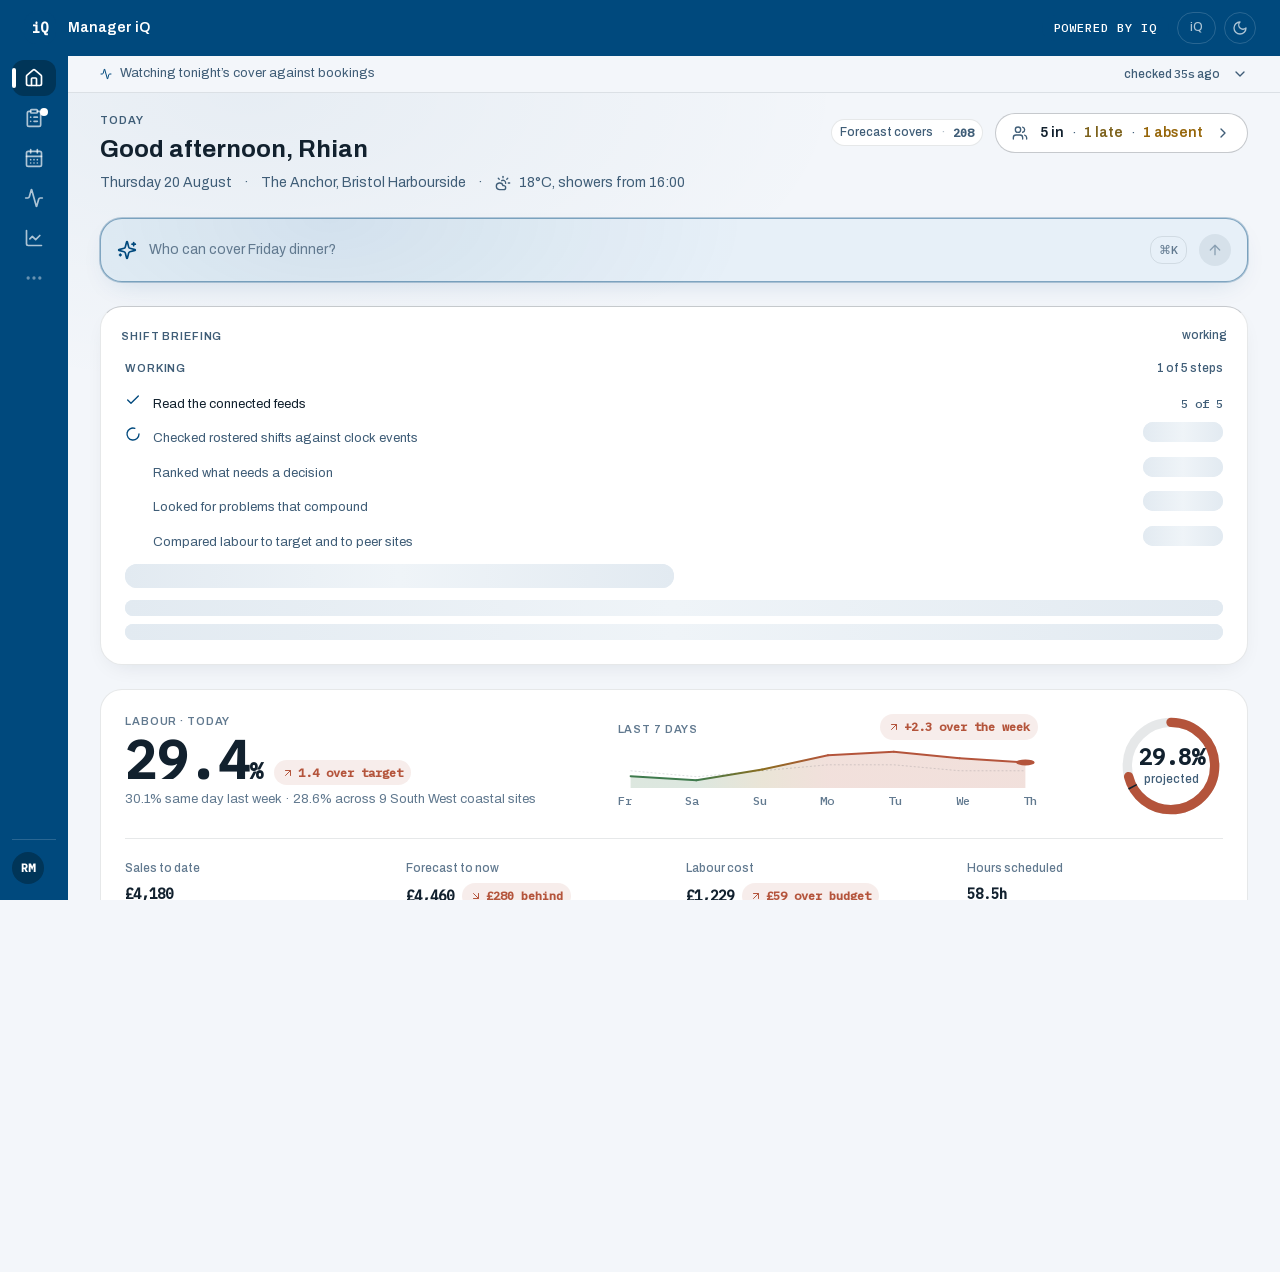
==== v3/index.html @ b55f5ae8 "Publish v3: the navy direction v2 stays untouched for comparison. v3 is the exploration branch (expl" ====
<!doctype html>
<html lang="en-GB">
  <head>
    <meta charset="UTF-8" />
    <meta name="viewport" content="width=device-width, initial-scale=1.0" />
    <title>Manager iQ — Fourth</title>
    <script type="module" crossorigin src="./assets/index-Da88UduC.js"></script>
    <link rel="stylesheet" crossorigin href="./assets/index-CnxRrAvr.css">
  </head>
  <body>
    <div id="root"></div>
  </body>
</html>
---- v3/assets/index-CnxRrAvr.css ----
@font-face{font-family:Geist;font-style:normal;font-weight:400 700;font-display:swap;src:url(./geist-latin-BGnTDqni.woff2) format("woff2");unicode-range:U+0000-00FF,U+0131,U+0152-0153,U+02BB-02BC,U+02C6,U+02DA,U+02DC,U+0304,U+0308,U+0329,U+2000-206F,U+20AC,U+2122,U+2191,U+2193,U+2212,U+2215,U+FEFF,U+FFFD}@font-face{font-family:Geist;font-style:normal;font-weight:400 700;font-display:swap;src:url(./geist-latin-ext-Dr5IBr7O.woff2) format("woff2");unicode-range:U+0100-02BA,U+02BD-02C5,U+02C7-02CC,U+02CE-02D7,U+02DD-02FF,U+0304,U+0308,U+0329,U+1D00-1DBF,U+1E00-1E9F,U+1EF2-1EFF,U+2020,U+20A0-20AB,U+20AD-20C0,U+2113,U+2C60-2C7F,U+A720-A7FF}@font-face{font-family:Geist Mono;font-style:normal;font-weight:400 700;font-display:swap;src:url(./geist-mono-latin-pyAoGB9p.woff2) format("woff2");unicode-range:U+0000-00FF,U+0131,U+0152-0153,U+02BB-02BC,U+02C6,U+02DA,U+02DC,U+0304,U+0308,U+0329,U+2000-206F,U+20AC,U+2122,U+2191,U+2193,U+2212,U+2215,U+FEFF,U+FFFD}@font-face{font-family:Geist Mono;font-style:normal;font-weight:400 700;font-display:swap;src:url(./geist-mono-latin-ext-Dyk9XLrL.woff2) format("woff2");unicode-range:U+0100-02BA,U+02BD-02C5,U+02C7-02CC,U+02CE-02D7,U+02DD-02FF,U+0304,U+0308,U+0329,U+1D00-1DBF,U+1E00-1E9F,U+1EF2-1EFF,U+2020,U+20A0-20AB,U+20AD-20C0,U+2113,U+2C60-2C7F,U+A720-A7FF}:root{--semantic-surface-page: #F5F5F5;--semantic-surface-raised: #FFFFFF;--semantic-surface-sunken: #F5F5F5;--semantic-surface-chrome: #0C4A7D;--semantic-surface-chrome-deep: #002747;--semantic-surface-overlay: rgba(0,26,46,.48);--semantic-surface-floating: #FFFFFF;--semantic-surface-accent-soft: #E7F6F4;--semantic-surface-canvas-wash: none;--semantic-text-primary: #002747;--semantic-text-secondary: #647282;--semantic-text-muted: #4A5568;--semantic-text-disabled: #9AA3AF;--semantic-text-on-chrome: #FFFFFF;--semantic-text-on-chrome-muted: rgba(255,255,255,.68);--semantic-text-on-accent: #FFFFFF;--semantic-text-accent: #00776A;--semantic-border-default: #E1E4E7;--semantic-border-strong: #828B99;--semantic-border-accent: #009C89;--semantic-border-focus: #009C89;--semantic-border-on-chrome: rgba(255,255,255,.16);--semantic-accent-default: #00B69F;--semantic-accent-ink: #009C89;--semantic-accent-badge-bg: #00B69F;--semantic-accent-badge-fg: #001A2E;--semantic-accent-hover: #009C89;--semantic-accent-active: #007F6F;--semantic-accent-secondary: #6FB4E3;--semantic-action-primary-bg: #002747;--semantic-action-primary-bg-hover: #0C4A7D;--semantic-action-primary-bg-active: #001A2E;--semantic-action-primary-fg: #FFFFFF;--semantic-action-primary-bg-disabled: #E1E4E7;--semantic-action-primary-fg-disabled: #9AA3AF;--semantic-action-secondary-bg: #FFFFFF;--semantic-action-secondary-bg-hover: #F5F5F5;--semantic-action-secondary-border: #828B99;--semantic-action-ghost-bg-hover: #F5F5F5;--semantic-state-hover-overlay: rgba(0,39,71,.04);--semantic-state-active-overlay: rgba(0,39,71,.08);--semantic-state-selected-bg: #E7F6F4;--semantic-state-selected-border: #00B69F;--semantic-state-focus-ring: #009C89;--semantic-state-focus-ring-width: 2px;--semantic-state-focus-ring-offset: 2px;--semantic-state-disabled-opacity: .48;--semantic-state-skeleton: #E1E4E7;--semantic-state-skeleton-sheen: #F5F5F5;--semantic-severity-critical-ink: #CD142F;--semantic-severity-critical-tint: #FBEEF0;--semantic-severity-critical-fill: #CD142F;--semantic-severity-critical-keyline: #CD142F;--semantic-severity-high-keyline: #C2410C;--semantic-severity-high-ink: #C2410C;--semantic-severity-high-tint: #FBEEE6;--semantic-severity-medium-keyline: #7D621C;--semantic-severity-medium-ink: #7D621C;--semantic-severity-medium-tint: #F7F2E2;--semantic-severity-low-keyline: #4A5568;--semantic-severity-low-ink: #4A5568;--semantic-severity-low-tint: #F5F5F5;--semantic-severity-resolved-keyline: #3F7A4D;--semantic-severity-resolved-ink: #3F7A4D;--semantic-severity-resolved-tint: #EAF4EC;--semantic-domain-workforce-ink: #5B4B8A;--semantic-domain-workforce-tint: #EFECF7;--semantic-domain-workforce-label: Workforce;--semantic-domain-hr-ink: #A8522F;--semantic-domain-hr-tint: #FAEEE8;--semantic-domain-hr-label: HR;--semantic-domain-inventory-ink: #3F7A4D;--semantic-domain-inventory-tint: #EAF4EC;--semantic-domain-inventory-label: Inventory;--semantic-domain-forecast-ink: #2A5F8F;--semantic-domain-forecast-tint: #E9F0F7;--semantic-domain-forecast-label: Forecast;--semantic-domain-compliance-ink: #7D621C;--semantic-domain-compliance-tint: #F7F2E2;--semantic-domain-compliance-label: Compliance;--semantic-domain-time-attendance-ink: #0C4A7D;--semantic-domain-time-attendance-tint: #EAF3FB;--semantic-domain-time-attendance-label: Time & attendance;--semantic-chart-variance-positive: #3F7A4D;--semantic-chart-variance-caution: #7D621C;--semantic-chart-variance-adverse: #A50F25;--semantic-chart-variance-caution-tint: #F7F2E2;--semantic-chart-variance-adverse-tint: #FBEEF0;--semantic-type-family: Poppins, system-ui, sans-serif;--semantic-type-family-mono: "IBM Plex Mono", ui-monospace, monospace;--semantic-type-weight-regular: 400;--semantic-type-weight-medium: 500;--semantic-type-weight-semibold: 600;--semantic-type-weight-bold: 700;--semantic-type-scale-display-size: 2rem;--semantic-type-scale-display-line-height: 1.15;--semantic-type-scale-display-weight: 700;--semantic-type-scale-h1-size: 1.5rem;--semantic-type-scale-h1-line-height: 1.2;--semantic-type-scale-h1-weight: 700;--semantic-type-scale-h2-size: 1.1875rem;--semantic-type-scale-h2-line-height: 1.3;--semantic-type-scale-h2-weight: 600;--semantic-type-scale-h3-size: 1rem;--semantic-type-scale-h3-line-height: 1.4;--semantic-type-scale-h3-weight: 600;--semantic-type-scale-body-size: .875rem;--semantic-type-scale-body-line-height: 1.6;--semantic-type-scale-body-weight: 400;--semantic-type-scale-body-strong-size: .875rem;--semantic-type-scale-body-strong-line-height: 1.6;--semantic-type-scale-body-strong-weight: 600;--semantic-type-scale-small-size: .8125rem;--semantic-type-scale-small-line-height: 1.5;--semantic-type-scale-small-weight: 400;--semantic-type-scale-caption-size: .75rem;--semantic-type-scale-caption-line-height: 1.45;--semantic-type-scale-caption-weight: 500;--semantic-type-scale-overline-size: .6875rem;--semantic-type-scale-overline-line-height: 1.3;--semantic-type-scale-overline-weight: 600;--semantic-type-scale-overline-tracking: .08em;--semantic-type-scale-overline-transform: uppercase;--semantic-type-scale-metric-size: 1.375rem;--semantic-type-scale-metric-line-height: 1.2;--semantic-type-scale-metric-weight: 700;--semantic-type-scale-metric-family: mono;--semantic-type-scale-metric-xl-size: 2.75rem;--semantic-type-scale-metric-xl-line-height: 1.02;--semantic-type-scale-metric-xl-weight: 600;--semantic-type-scale-metric-xl-family: mono;--semantic-space-0: 0;--semantic-space-1: .25rem;--semantic-space-2: .5rem;--semantic-space-3: .75rem;--semantic-space-4: 1rem;--semantic-space-5: 1.25rem;--semantic-space-6: 1.5rem;--semantic-space-8: 2rem;--semantic-space-10: 2.5rem;--semantic-space-12: 3rem;--semantic-space-16: 4rem;--semantic-shape-radius-card: 8px;--semantic-shape-radius-control: 5px;--semantic-shape-radius-pill: 20px;--semantic-shape-radius-chip: 2px;--semantic-shape-border-width: 1px;--semantic-shape-border-width-accent: 1.5px;--semantic-shape-ring-stroke: 9;--semantic-elevation-none: none;--semantic-elevation-raised: 0 1px 2px rgba(0,26,46,.04);--semantic-elevation-lifted: 0 2px 8px rgba(0,26,46,.07);--semantic-elevation-hero: 0 6px 20px rgba(0,26,46,.1);--semantic-elevation-floating: 0 8px 28px rgba(0,26,46,.18);--semantic-elevation-overlay: 0 8px 24px rgba(0,26,46,.12);--semantic-elevation-glow-agent: none;--semantic-elevation-glow-agent-strong: none;--semantic-elevation-aura-agent: none;--semantic-motion-duration-instant: 80ms;--semantic-motion-duration-fast: .16s;--semantic-motion-duration-ui: .2s;--semantic-motion-duration-count-up: .6s;--semantic-motion-duration-draw: .9s;--semantic-motion-duration-pulse: .42s;--semantic-motion-duration-step: .7s;--semantic-motion-duration-typing: 1s;--semantic-motion-duration-sheen: 1.4s;--semantic-motion-duration-sequence: 3s;--semantic-motion-interval-status: 10s;--semantic-motion-ease-standard: cubic-bezier(.2, 0, 0, 1);--semantic-motion-ease-exit: cubic-bezier(.4, 0, 1, 1);--semantic-layout-sidebar-expanded: 220px;--semantic-layout-sidebar-collapsed: 72px;--semantic-layout-content-max-width: 1440px;--semantic-layout-top-bar-height: 56px;--semantic-layout-ring-size: 104px;--semantic-layout-ring-size-small: 64px;--semantic-layout-sparkline-height: 44px;--semantic-layout-rail-width: 232px;--semantic-layout-content-column: 1400px;--semantic-layout-remote-region: 420px;--semantic-layout-ask-bar-height: 64px;--semantic-layout-ask-panel-width: 420px;--semantic-layout-canvas-wash: none;--semantic-layout-dialog-max-height: calc(100vh - 3rem) ;--semantic-layout-breakpoint-mobile: 768px;--semantic-layout-breakpoint-tablet: 1024px;--primitive-navy-600: #1A6BA8;--primitive-navy-700: #0C4A7D;--primitive-navy-800: #002747;--primitive-navy-900: #001A2E;--primitive-slate-500: #7A8595;--primitive-slate-600: #5B6675;--primitive-slate-700: #414C5C;--primitive-slate-800: #333C4B;--primitive-slate-850: #2A3240;--primitive-slate-900: #1F2734;--primitive-slate-950: #151A23;--primitive-slate-975: #0E1218;--primitive-slate-990: #080B0F;--primitive-midnight-250: #B0BDD3;--primitive-midnight-300: #8FA0BC;--primitive-midnight-500: #64748F;--primitive-midnight-550: #7183A1;--primitive-midnight-700: #4E6289;--primitive-midnight-800: #3B4C77;--primitive-midnight-850: #33426A;--primitive-midnight-900: #293558;--primitive-midnight-950: #212B48;--primitive-midnight-975: #13192A;--primitive-midnight-985: #0F1320;--primitive-midnight-990: #070B14;--primitive-midnight-995: #05080E;--primitive-midnight-000: #FFFFFF;--primitive-midnight-050: #E8EDF6;--primitive-cream-100: #EDE8DA;--primitive-cream-200: #E4DCCB;--primitive-cream-300: #D6CCB8;--primitive-cream-400: #7E838D;--primitive-cream-500: #8A8F9A;--primitive-cream-600: #676B76;--primitive-cream-700: #5F6470;--primitive-cream-900: #17181C;--primitive-cream-000: #FFFFFF;--primitive-cream-050: #F5F1E6;--primitive-teal-100: #E7F6F4;--primitive-teal-300: #5FD9C7;--primitive-teal-350: #2DD4BF;--primitive-teal-400: #33C5B2;--primitive-teal-500: #00B69F;--primitive-teal-600: #009C89;--primitive-teal-700: #007F6F;--primitive-teal-800: #00776A;--primitive-teal-900: #04302C;--primitive-sky-100: #EAF3FB;--primitive-sky-300: #AAD5F2;--primitive-sky-500: #6FB4E3;--primitive-sky-900: #0E2438;--primitive-neutral-100: #F5F5F5;--primitive-neutral-200: #E1E4E7;--primitive-neutral-250: #E7EBF0;--primitive-neutral-300: #CFD1D1;--primitive-neutral-350: #98A2B0;--primitive-neutral-400: #9AA3AF;--primitive-neutral-500: #828B99;--primitive-neutral-600: #647282;--primitive-neutral-700: #4A5568;--primitive-neutral-900: #1F2733;--primitive-neutral-000: #FFFFFF;--primitive-red-100: #FBEEF0;--primitive-red-300: #FF9BA6;--primitive-red-325: #FA7F7C;--primitive-red-350: #F87171;--primitive-red-600: #CD142F;--primitive-red-700: #A50F25;--primitive-red-900: #7F1D1D;--primitive-orange-100: #FBEEE6;--primitive-orange-300: #FFB287;--primitive-orange-325: #F5A24B;--primitive-orange-350: #FBBF6B;--primitive-orange-600: #C2410C;--primitive-orange-900: #3A1B0A;--primitive-ochre-100: #F7F2E2;--primitive-ochre-300: #E3C76D;--primitive-ochre-600: #8A6D1F;--primitive-ochre-700: #7D621C;--primitive-ochre-900: #332B0D;--primitive-green-100: #EAF4EC;--primitive-green-300: #93D7A4;--primitive-green-350: #34D399;--primitive-green-600: #3F7A4D;--primitive-green-900: #0F2E19;--primitive-violet-100: #EFECF7;--primitive-violet-300: #BBACEA;--primitive-violet-600: #5B4B8A;--primitive-violet-900: #231C3F;--primitive-terracotta-100: #FAEEE8;--primitive-terracotta-300: #F2AC8F;--primitive-terracotta-600: #A8522F;--primitive-terracotta-900: #341810;--primitive-steelblue-100: #E9F0F7;--primitive-steelblue-300: #93C4EC;--primitive-steelblue-600: #2A5F8F;--primitive-steelblue-900: #122A3D;--background: var(--semantic-surface-page);--foreground: var(--semantic-text-primary);--card: var(--semantic-surface-raised);--card-foreground: var(--semantic-text-primary);--popover: var(--semantic-surface-raised);--popover-foreground: var(--semantic-text-primary);--primary: var(--semantic-action-primary-bg);--primary-foreground: var(--semantic-action-primary-fg);--secondary: var(--semantic-surface-sunken);--secondary-foreground: var(--semantic-text-primary);--muted: var(--semantic-surface-sunken);--muted-foreground: var(--semantic-text-secondary);--accent: var(--semantic-accent-default);--accent-foreground: var(--semantic-text-on-accent);--destructive: var(--semantic-severity-critical-ink);--destructive-foreground: var(--semantic-text-on-accent);--border: var(--semantic-border-default);--input: var(--semantic-border-strong);--ring: var(--semantic-state-focus-ring);--radius: var(--semantic-shape-radius-control)}[data-scheme=dark]{--semantic-accent-active: #33C5B2;--semantic-accent-badge-bg: #2DD4BF;--semantic-accent-badge-fg: #0E1218;--semantic-accent-default: #2DD4BF;--semantic-accent-ink: #2DD4BF;--semantic-accent-hover: #5FD9C7;--semantic-accent-secondary: #AAD5F2;--semantic-action-ghost-bg-hover: #2A3240;--semantic-action-primary-bg: #414C5C;--semantic-action-primary-bg-active: #333C4B;--semantic-action-primary-bg-disabled: #2A3240;--semantic-action-primary-bg-hover: #5B6675;--semantic-action-primary-fg: #E7EBF0;--semantic-action-primary-fg-disabled: #5B6675;--semantic-action-secondary-bg: #1F2734;--semantic-action-secondary-bg-hover: #2A3240;--semantic-action-secondary-border: #7A8595;--semantic-border-accent: rgba(45,212,191,.45);--semantic-border-default: #333C4B;--semantic-border-focus: #2DD4BF;--semantic-border-on-chrome: rgba(231,235,240,.1);--semantic-border-strong: #7A8595;--semantic-domain-compliance-ink: #E7EBF0;--semantic-domain-compliance-tint: #1F2734;--semantic-domain-forecast-ink: #E7EBF0;--semantic-domain-forecast-tint: #1F2734;--semantic-domain-hr-ink: #E7EBF0;--semantic-domain-hr-tint: #1F2734;--semantic-domain-inventory-ink: #E7EBF0;--semantic-domain-inventory-tint: #1F2734;--semantic-domain-time-attendance-ink: #E7EBF0;--semantic-domain-time-attendance-tint: #1F2734;--semantic-domain-workforce-ink: #E7EBF0;--semantic-domain-workforce-tint: #1F2734;--semantic-elevation-glow-agent: 0 0 0 1px rgba(45,212,191,.22), 0 0 18px rgba(45,212,191,.1);--semantic-elevation-glow-agent-strong: 0 0 0 1px rgba(45,212,191,.34), 0 0 26px rgba(45,212,191,.16);--semantic-elevation-aura-agent: none;--semantic-chart-variance-positive: #93D7A4;--semantic-chart-variance-caution: #FBBF6B;--semantic-chart-variance-caution-tint: #212B48;--semantic-chart-variance-adverse: #F87171;--semantic-chart-variance-adverse-tint: #212B48;--semantic-elevation-floating: 0 6px 20px rgba(0,0,0,.5);--semantic-elevation-hero: 0 2px 6px rgba(0,0,0,.4);--semantic-elevation-lifted: 0 1px 2px rgba(0,0,0,.34);--semantic-elevation-none: none;--semantic-elevation-overlay: 0 8px 26px rgba(0,0,0,.55);--semantic-elevation-raised: 0 1px 1px rgba(0,0,0,.28);--semantic-severity-critical-fill: #7F1D1D;--semantic-severity-critical-ink: #F87171;--semantic-severity-critical-tint: #7F1D1D;--semantic-severity-high-ink: #FBBF6B;--semantic-severity-high-tint: #1F2734;--semantic-severity-low-ink: #98A2B0;--semantic-severity-low-tint: #1F2734;--semantic-severity-medium-ink: #FBBF6B;--semantic-severity-medium-tint: #1F2734;--semantic-severity-resolved-ink: #E7EBF0;--semantic-severity-resolved-tint: #1F2734;--semantic-state-active-overlay: rgba(231,235,240,.08);--semantic-state-focus-ring: #2DD4BF;--semantic-state-hover-overlay: rgba(231,235,240,.04);--semantic-state-selected-bg: #2A3240;--semantic-state-selected-border: #2DD4BF;--semantic-state-skeleton: #2A3240;--semantic-state-skeleton-sheen: #333C4B;--semantic-surface-canvas-wash: radial-gradient(1200px 600px at 20% -10%, rgba(45,212,191,.05), transparent 60%), linear-gradient(180deg, rgba(231,235,240,.022), transparent 40%);--semantic-surface-floating: #2A3240;--semantic-severity-critical-keyline: rgba(248,113,113,.7);--semantic-severity-high-keyline: rgba(251,191,107,.45);--semantic-severity-medium-keyline: rgba(251,191,107,.4);--semantic-severity-low-keyline: rgba(152,162,176,.35);--semantic-severity-resolved-keyline: rgba(231,235,240,.35);--semantic-surface-accent-soft: #1F2734;--semantic-surface-chrome: #080B0F;--semantic-surface-chrome-deep: #1F2734;--semantic-surface-overlay: rgba(4,6,9,.78);--semantic-surface-page: #151A23;--semantic-surface-raised: #1F2734;--semantic-surface-sunken: #0E1218;--semantic-text-accent: #2DD4BF;--semantic-text-disabled: #5B6675;--semantic-text-muted: #98A2B0;--semantic-text-on-accent: #E7EBF0;--semantic-text-on-chrome: #E7EBF0;--semantic-text-on-chrome-muted: rgba(231,235,240,.64);--semantic-text-primary: #E7EBF0;--semantic-text-secondary: #98A2B0}[data-expression=manager-iq]{--semantic-shape-radius-card: 12px;--semantic-shape-radius-chip: 6px;--semantic-shape-radius-control: 8px;--semantic-type-family: Geist, system-ui, sans-serif;--semantic-type-family-mono: "Geist Mono", ui-monospace, monospace}[data-expression=manager-iq]:not([data-scheme=dark]){--semantic-accent-active: #00776A;--semantic-accent-badge-bg: #00B69F;--semantic-accent-default: #007F6F;--semantic-accent-hover: #00776A;--semantic-accent-ink: #007F6F;--semantic-border-accent: rgba(0,127,111,.45);--semantic-border-focus: #007F6F;--semantic-chart-variance-adverse: #A8522F;--semantic-chart-variance-adverse-tint: #FAEEE8;--semantic-chart-variance-caution: #7D621C;--semantic-chart-variance-caution-tint: #F7F2E2;--semantic-chart-variance-positive: #647282;--semantic-domain-compliance-ink: #7D621C;--semantic-domain-compliance-tint: #F7F2E2;--semantic-domain-forecast-ink: #2A5F8F;--semantic-domain-forecast-tint: #E9F0F7;--semantic-domain-hr-ink: #A8522F;--semantic-domain-hr-tint: #FAEEE8;--semantic-domain-inventory-ink: #3F7A4D;--semantic-domain-inventory-tint: #EAF4EC;--semantic-domain-time-attendance-ink: #0C4A7D;--semantic-domain-time-attendance-tint: #EAF3FB;--semantic-domain-workforce-ink: #5B4B8A;--semantic-domain-workforce-tint: #EFECF7;--semantic-elevation-aura-agent: radial-gradient(120% 150% at 10% 0%, rgba(45,212,191,.12), transparent 55%), radial-gradient(110% 140% at 90% 8%, rgba(129,140,248,.1), transparent 60%), radial-gradient(100% 150% at 55% 100%, rgba(244,164,196,.09), transparent 62%);--semantic-elevation-glow-agent: none;--semantic-elevation-glow-agent-strong: none;--semantic-elevation-none: none;--semantic-severity-critical-fill: #A50F25;--semantic-severity-critical-ink: #A50F25;--semantic-severity-critical-keyline: #A50F25;--semantic-severity-critical-tint: #FBEEF0;--semantic-severity-high-ink: #C2410C;--semantic-severity-high-keyline: #C2410C;--semantic-severity-high-tint: #FBEEE6;--semantic-severity-low-ink: #4A5568;--semantic-severity-low-keyline: #CFD1D1;--semantic-severity-low-tint: #F5F5F5;--semantic-severity-medium-ink: #7D621C;--semantic-severity-medium-keyline: #7D621C;--semantic-severity-medium-tint: #F7F2E2;--semantic-severity-resolved-ink: #647282;--semantic-severity-resolved-keyline: #CFD1D1;--semantic-severity-resolved-tint: #F5F5F5;--semantic-state-focus-ring: #007F6F;--semantic-state-selected-border: #007F6F;--semantic-surface-canvas-wash: none;--semantic-text-accent: #00776A}[data-expression=manager-iq][data-scheme=dark]{--semantic-accent-active: #33C5B2;--semantic-accent-badge-bg: #2DD4BF;--semantic-accent-badge-fg: #13192A;--semantic-accent-default: #2DD4BF;--semantic-accent-hover: #5FD9C7;--semantic-accent-ink: #2DD4BF;--semantic-accent-secondary: #8FA0BC;--semantic-action-ghost-bg-hover: #293558;--semantic-action-primary-bg: #E8EDF6;--semantic-action-primary-bg-active: #8FA0BC;--semantic-action-primary-bg-disabled: #33426A;--semantic-action-primary-bg-hover: #FFFFFF;--semantic-action-primary-fg: #13192A;--semantic-action-primary-fg-disabled: #4E6289;--semantic-action-secondary-bg: #212B48;--semantic-action-secondary-bg-hover: #293558;--semantic-action-secondary-border: #7183A1;--semantic-border-accent: rgba(45,212,191,.45);--semantic-border-default: #33426A;--semantic-border-focus: #2DD4BF;--semantic-border-on-chrome: rgba(232,237,246,.1);--semantic-border-strong: #7183A1;--semantic-chart-variance-adverse: #F2AC8F;--semantic-chart-variance-adverse-tint: #212B48;--semantic-chart-variance-caution: #F5A24B;--semantic-chart-variance-caution-tint: #212B48;--semantic-chart-variance-positive: #8FA0BC;--semantic-domain-compliance-ink: #E3C76D;--semantic-domain-compliance-tint: rgba(227,199,109,.14);--semantic-domain-forecast-ink: #93C4EC;--semantic-domain-forecast-tint: rgba(147,196,236,.14);--semantic-domain-hr-ink: #F2AC8F;--semantic-domain-hr-tint: rgba(242,172,143,.14);--semantic-domain-inventory-ink: #93D7A4;--semantic-domain-inventory-tint: rgba(147,215,164,.14);--semantic-domain-time-attendance-ink: #AAD5F2;--semantic-domain-time-attendance-tint: rgba(170,213,242,.14);--semantic-domain-workforce-ink: #BBACEA;--semantic-domain-workforce-tint: rgba(187,172,234,.14);--semantic-elevation-aura-agent: none;--semantic-elevation-floating: 0 10px 30px rgba(0,0,0,.6), 0 0 0 1px rgba(255,255,255,.04);--semantic-elevation-glow-agent: 0 0 0 1px rgba(45,212,191,.22), 0 0 18px rgba(45,212,191,.1);--semantic-elevation-glow-agent-strong: 0 0 0 1px rgba(45,212,191,.34), 0 0 26px rgba(45,212,191,.16);--semantic-elevation-hero: 0 6px 20px rgba(0,0,0,.5), 0 0 0 1px rgba(255,255,255,.04);--semantic-elevation-lifted: 0 2px 8px rgba(0,0,0,.45), 0 0 0 1px rgba(255,255,255,.03);--semantic-elevation-none: none;--semantic-elevation-overlay: 0 12px 34px rgba(0,0,0,.66);--semantic-elevation-raised: 0 1px 2px rgba(0,0,0,.4), 0 0 0 1px rgba(255,255,255,.02);--semantic-severity-critical-fill: #7F1D1D;--semantic-severity-critical-ink: #FA7F7C;--semantic-severity-critical-keyline: rgba(248,113,113,.7);--semantic-severity-critical-tint: #7F1D1D;--semantic-severity-high-ink: #F5A24B;--semantic-severity-high-keyline: rgba(245,162,75,.45);--semantic-severity-high-tint: #212B48;--semantic-severity-low-ink: #B0BDD3;--semantic-severity-low-keyline: rgba(176,189,211,.35);--semantic-severity-low-tint: #212B48;--semantic-severity-medium-ink: #E3C76D;--semantic-severity-medium-keyline: rgba(227,199,109,.4);--semantic-severity-medium-tint: #212B48;--semantic-severity-resolved-ink: #B0BDD3;--semantic-severity-resolved-keyline: rgba(176,189,211,.35);--semantic-severity-resolved-tint: #212B48;--semantic-state-active-overlay: rgba(232,237,246,.08);--semantic-state-focus-ring: #2DD4BF;--semantic-state-hover-overlay: rgba(232,237,246,.04);--semantic-state-selected-bg: #3B4C77;--semantic-state-selected-border: #2DD4BF;--semantic-state-skeleton: #3B4C77;--semantic-state-skeleton-sheen: #4E6289;--semantic-surface-accent-soft: #212B48;--semantic-surface-canvas-wash: radial-gradient(1200px 600px at 20% -10%, rgba(45,212,191,.05), transparent 60%), linear-gradient(180deg, rgba(232,237,246,.02), transparent 40%);--semantic-surface-chrome: #070B14;--semantic-surface-chrome-deep: #212B48;--semantic-surface-floating: #293558;--semantic-surface-overlay: rgba(5,8,14,.78);--semantic-surface-page: #13192A;--semantic-surface-raised: #212B48;--semantic-surface-sunken: #0F1320;--semantic-text-accent: #2DD4BF;--semantic-text-disabled: #4E6289;--semantic-text-muted: #8FA0BC;--semantic-text-on-accent: #E8EDF6;--semantic-text-on-chrome: #E8EDF6;--semantic-text-on-chrome-muted: rgba(232,237,246,.64);--semantic-text-primary: #E8EDF6;--semantic-text-secondary: #B0BDD3}[data-radius=soft]{--semantic-shape-radius-card: 16px;--semantic-shape-radius-control: 10px;--semantic-shape-radius-chip: 6px;--semantic-shape-radius-pill: 20px}*,:before,:after{--tw-border-spacing-x: 0;--tw-border-spacing-y: 0;--tw-translate-x: 0;--tw-translate-y: 0;--tw-rotate: 0;--tw-skew-x: 0;--tw-skew-y: 0;--tw-scale-x: 1;--tw-scale-y: 1;--tw-pan-x: ;--tw-pan-y: ;--tw-pinch-zoom: ;--tw-scroll-snap-strictness: proximity;--tw-gradient-from-position: ;--tw-gradient-via-position: ;--tw-gradient-to-position: ;--tw-ordinal: ;--tw-slashed-zero: ;--tw-numeric-figure: ;--tw-numeric-spacing: ;--tw-numeric-fraction: ;--tw-ring-inset: ;--tw-ring-offset-width: 0px;--tw-ring-offset-color: #fff;--tw-ring-color: rgb(59 130 246 / .5);--tw-ring-offset-shadow: 0 0 #0000;--tw-ring-shadow: 0 0 #0000;--tw-shadow: 0 0 #0000;--tw-shadow-colored: 0 0 #0000;--tw-blur: ;--tw-brightness: ;--tw-contrast: ;--tw-grayscale: ;--tw-hue-rotate: ;--tw-invert: ;--tw-saturate: ;--tw-sepia: ;--tw-drop-shadow: ;--tw-backdrop-blur: ;--tw-backdrop-brightness: ;--tw-backdrop-contrast: ;--tw-backdrop-grayscale: ;--tw-backdrop-hue-rotate: ;--tw-backdrop-invert: ;--tw-backdrop-opacity: ;--tw-backdrop-saturate: ;--tw-backdrop-sepia: ;--tw-contain-size: ;--tw-contain-layout: ;--tw-contain-paint: ;--tw-contain-style: }::backdrop{--tw-border-spacing-x: 0;--tw-border-spacing-y: 0;--tw-translate-x: 0;--tw-translate-y: 0;--tw-rotate: 0;--tw-skew-x: 0;--tw-skew-y: 0;--tw-scale-x: 1;--tw-scale-y: 1;--tw-pan-x: ;--tw-pan-y: ;--tw-pinch-zoom: ;--tw-scroll-snap-strictness: proximity;--tw-gradient-from-position: ;--tw-gradient-via-position: ;--tw-gradient-to-position: ;--tw-ordinal: ;--tw-slashed-zero: ;--tw-numeric-figure: ;--tw-numeric-spacing: ;--tw-numeric-fraction: ;--tw-ring-inset: ;--tw-ring-offset-width: 0px;--tw-ring-offset-color: #fff;--tw-ring-color: rgb(59 130 246 / .5);--tw-ring-offset-shadow: 0 0 #0000;--tw-ring-shadow: 0 0 #0000;--tw-shadow: 0 0 #0000;--tw-shadow-colored: 0 0 #0000;--tw-blur: ;--tw-brightness: ;--tw-contrast: ;--tw-grayscale: ;--tw-hue-rotate: ;--tw-invert: ;--tw-saturate: ;--tw-sepia: ;--tw-drop-shadow: ;--tw-backdrop-blur: ;--tw-backdrop-brightness: ;--tw-backdrop-contrast: ;--tw-backdrop-grayscale: ;--tw-backdrop-hue-rotate: ;--tw-backdrop-invert: ;--tw-backdrop-opacity: ;--tw-backdrop-saturate: ;--tw-backdrop-sepia: ;--tw-contain-size: ;--tw-contain-layout: ;--tw-contain-paint: ;--tw-contain-style: }*,:before,:after{box-sizing:border-box;border-width:0;border-style:solid;border-color:var(--semantic-border-default)}:before,:after{--tw-content: ""}html,:host{line-height:1.5;-webkit-text-size-adjust:100%;-moz-tab-size:4;-o-tab-size:4;tab-size:4;font-family:var(--semantic-type-family);font-feature-settings:normal;font-variation-settings:normal;-webkit-tap-highlight-color:transparent}body{margin:0;line-height:inherit}hr{height:0;color:inherit;border-top-width:1px}abbr:where([title]){-webkit-text-decoration:underline dotted;text-decoration:underline dotted}h1,h2,h3,h4,h5,h6{font-size:inherit;font-weight:inherit}a{color:inherit;text-decoration:inherit}b,strong{font-weight:bolder}code,kbd,samp,pre{font-family:var(--semantic-type-family-mono);font-feature-settings:normal;font-variation-settings:normal;font-size:1em}small{font-size:80%}sub,sup{font-size:75%;line-height:0;position:relative;vertical-align:baseline}sub{bottom:-.25em}sup{top:-.5em}table{text-indent:0;border-color:inherit;border-collapse:collapse}button,input,optgroup,select,textarea{font-family:inherit;font-feature-settings:inherit;font-variation-settings:inherit;font-size:100%;font-weight:inherit;line-height:inherit;letter-spacing:inherit;color:inherit;margin:0;padding:0}button,select{text-transform:none}button,input:where([type=button]),input:where([type=reset]),input:where([type=submit]){-webkit-appearance:button;background-color:transparent;background-image:none}:-moz-focusring{outline:auto}:-moz-ui-invalid{box-shadow:none}progress{vertical-align:baseline}::-webkit-inner-spin-button,::-webkit-outer-spin-button{height:auto}[type=search]{-webkit-appearance:textfield;outline-offset:-2px}::-webkit-search-decoration{-webkit-appearance:none}::-webkit-file-upload-button{-webkit-appearance:button;font:inherit}summary{display:list-item}blockquote,dl,dd,h1,h2,h3,h4,h5,h6,hr,figure,p,pre{margin:0}fieldset{margin:0;padding:0}legend{padding:0}ol,ul,menu{list-style:none;margin:0;padding:0}dialog{padding:0}textarea{resize:vertical}input::-moz-placeholder,textarea::-moz-placeholder{opacity:1;color:#9ca3af}input::placeholder,textarea::placeholder{opacity:1;color:#9ca3af}button,[role=button]{cursor:pointer}:disabled{cursor:default}img,svg,video,canvas,audio,iframe,embed,object{display:block;vertical-align:middle}img,video{max-width:100%;height:auto}[hidden]:where(:not([hidden=until-found])){display:none}html,body,#root{height:100%;overflow:hidden}html{font-family:var(--semantic-type-family);-webkit-font-smoothing:antialiased}body{background-color:var(--semantic-surface-page);color:var(--semantic-text-primary)}::-moz-placeholder{color:var(--semantic-text-disabled)}::placeholder{color:var(--semantic-text-disabled)}:focus-visible{outline:var(--semantic-state-focus-ring-width) solid var(--semantic-state-focus-ring);outline-offset:var(--semantic-state-focus-ring-offset)}.\!container{width:100%!important}.container{width:100%}@media (min-width: 640px){.\!container{max-width:640px!important}.container{max-width:640px}}@media (min-width: 768px){.\!container{max-width:768px!important}.container{max-width:768px}}@media (min-width: 1024px){.\!container{max-width:1024px!important}.container{max-width:1024px}}@media (min-width: 1280px){.\!container{max-width:1280px!important}.container{max-width:1280px}}@media (min-width: 1536px){.\!container{max-width:1536px!important}.container{max-width:1536px}}.sr-only{position:absolute;width:1px;height:1px;padding:0;margin:-1px;overflow:hidden;clip:rect(0,0,0,0);white-space:nowrap;border-width:0}.pointer-events-none{pointer-events:none}.visible{visibility:visible}.invisible{visibility:hidden}.collapse{visibility:collapse}.static{position:static}.fixed{position:fixed}.absolute{position:absolute}.relative{position:relative}.sticky{position:sticky}.inset-0{inset:var(--semantic-space-0)}.inset-y-2{top:var(--semantic-space-2);bottom:var(--semantic-space-2)}.bottom-6{bottom:var(--semantic-space-6)}.left-0{left:var(--semantic-space-0)}.left-1\/2{left:50%}.left-3{left:var(--semantic-space-3)}.right-0{right:var(--semantic-space-0)}.right-2{right:var(--semantic-space-2)}.right-6{right:var(--semantic-space-6)}.top-1\/2{top:50%}.top-2{top:var(--semantic-space-2)}.top-full{top:100%}.z-10{z-index:10}.z-20{z-index:20}.z-30{z-index:30}.z-40{z-index:40}.z-50{z-index:50}.mx-1{margin-left:var(--semantic-space-1);margin-right:var(--semantic-space-1)}.mx-auto{margin-left:auto;margin-right:auto}.mt-1{margin-top:var(--semantic-space-1)}.mt-2{margin-top:var(--semantic-space-2)}.mt-3{margin-top:var(--semantic-space-3)}.block{display:block}.inline{display:inline}.flex{display:flex}.inline-flex{display:inline-flex}.table{display:table}.grid{display:grid}.hidden{display:none}.size-2{width:var(--semantic-space-2);height:var(--semantic-space-2)}.size-3{width:var(--semantic-space-3);height:var(--semantic-space-3)}.size-4{width:var(--semantic-space-4);height:var(--semantic-space-4)}.size-5{width:var(--semantic-space-5);height:var(--semantic-space-5)}.size-6{width:var(--semantic-space-6);height:var(--semantic-space-6)}.size-7{width:1.75rem;height:1.75rem}.size-8{width:var(--semantic-space-8);height:var(--semantic-space-8)}.size-9{width:2.25rem;height:2.25rem}.size-full{width:100%;height:100%}.size-ring-size{width:var(--semantic-layout-ring-size);height:var(--semantic-layout-ring-size)}.size-ring-size-small{width:var(--semantic-layout-ring-size-small);height:var(--semantic-layout-ring-size-small)}.h-24{height:6rem}.h-3{height:var(--semantic-space-3)}.h-4{height:var(--semantic-space-4)}.h-5{height:var(--semantic-space-5)}.h-6{height:var(--semantic-space-6)}.h-8{height:var(--semantic-space-8)}.h-ask-bar-height{height:var(--semantic-layout-ask-bar-height)}.h-full{height:100%}.h-screen{height:100vh}.h-sparkline-height{height:var(--semantic-layout-sparkline-height)}.h-top-bar-height{height:var(--semantic-layout-top-bar-height)}.max-h-breakpoint-mobile{max-height:var(--semantic-layout-breakpoint-mobile)}.max-h-dialog-max-height{max-height:var(--semantic-layout-dialog-max-height)}.min-h-0{min-height:var(--semantic-space-0)}.min-h-full{min-height:100%}.min-h-remote-region{min-height:var(--semantic-layout-remote-region)}.w-1{width:var(--semantic-space-1)}.w-1\/2{width:50%}.w-20{width:5rem}.w-24{width:6rem}.w-fit{width:-moz-fit-content;width:fit-content}.w-full{width:100%}.w-px{width:1px}.w-sidebar-collapsed{width:var(--semantic-layout-sidebar-collapsed)}.w-sidebar-expanded{width:var(--semantic-layout-sidebar-expanded)}.min-w-0{min-width:var(--semantic-space-0)}.min-w-56{min-width:14rem}.max-w-ask-panel-width{max-width:var(--semantic-layout-ask-panel-width)}.max-w-content-column{max-width:var(--semantic-layout-content-column)}.max-w-content-max-width{max-width:var(--semantic-layout-content-max-width)}.max-w-sidebar-expanded{max-width:var(--semantic-layout-sidebar-expanded)}.flex-1{flex:1 1 0%}.shrink-0{flex-shrink:0}.grow{flex-grow:1}.border-collapse{border-collapse:collapse}.-translate-x-1\/2{--tw-translate-x: -50%;transform:translate(var(--tw-translate-x),var(--tw-translate-y)) rotate(var(--tw-rotate)) skew(var(--tw-skew-x)) skewY(var(--tw-skew-y)) scaleX(var(--tw-scale-x)) scaleY(var(--tw-scale-y))}.-translate-y-1\/2{--tw-translate-y: -50%;transform:translate(var(--tw-translate-x),var(--tw-translate-y)) rotate(var(--tw-rotate)) skew(var(--tw-skew-x)) skewY(var(--tw-skew-y)) scaleX(var(--tw-scale-x)) scaleY(var(--tw-scale-y))}.-rotate-90{--tw-rotate: -90deg;transform:translate(var(--tw-translate-x),var(--tw-translate-y)) rotate(var(--tw-rotate)) skew(var(--tw-skew-x)) skewY(var(--tw-skew-y)) scaleX(var(--tw-scale-x)) scaleY(var(--tw-scale-y))}.rotate-180{--tw-rotate: 180deg;transform:translate(var(--tw-translate-x),var(--tw-translate-y)) rotate(var(--tw-rotate)) skew(var(--tw-skew-x)) skewY(var(--tw-skew-y)) scaleX(var(--tw-scale-x)) scaleY(var(--tw-scale-y))}@keyframes pulse{50%{opacity:.5}}.animate-pulse{animation:pulse 2s cubic-bezier(.4,0,.6,1) infinite}@keyframes sheen{0%{transform:translate(-100%)}to{transform:translate(100%)}}.animate-sheen{animation:sheen var(--semantic-motion-duration-sheen) var(--semantic-motion-ease-standard) infinite}@keyframes spin{to{transform:rotate(360deg)}}.animate-spin{animation:spin 1s linear infinite}.cursor-not-allowed{cursor:not-allowed}.cursor-pointer{cursor:pointer}.resize-y{resize:vertical}.grid-cols-1{grid-template-columns:repeat(1,minmax(0,1fr))}.grid-cols-2{grid-template-columns:repeat(2,minmax(0,1fr))}.flex-row{flex-direction:row}.flex-col{flex-direction:column}.flex-wrap{flex-wrap:wrap}.items-start{align-items:flex-start}.items-end{align-items:flex-end}.items-center{align-items:center}.items-baseline{align-items:baseline}.justify-end{justify-content:flex-end}.justify-center{justify-content:center}.justify-between{justify-content:space-between}.gap-0{gap:var(--semantic-space-0)}.gap-1{gap:var(--semantic-space-1)}.gap-2{gap:var(--semantic-space-2)}.gap-3{gap:var(--semantic-space-3)}.gap-4{gap:var(--semantic-space-4)}.gap-5{gap:var(--semantic-space-5)}.gap-6{gap:var(--semantic-space-6)}.gap-8{gap:var(--semantic-space-8)}.gap-x-3{-moz-column-gap:var(--semantic-space-3);column-gap:var(--semantic-space-3)}.gap-x-4{-moz-column-gap:var(--semantic-space-4);column-gap:var(--semantic-space-4)}.gap-x-6{-moz-column-gap:var(--semantic-space-6);column-gap:var(--semantic-space-6)}.gap-y-1{row-gap:var(--semantic-space-1)}.gap-y-2{row-gap:var(--semantic-space-2)}.gap-y-3{row-gap:var(--semantic-space-3)}.gap-y-4{row-gap:var(--semantic-space-4)}.self-center{align-self:center}.overflow-hidden{overflow:hidden}.overflow-x-auto{overflow-x:auto}.overflow-y-auto{overflow-y:auto}.truncate{overflow:hidden;text-overflow:ellipsis;white-space:nowrap}.rounded{border-radius:.25rem}.rounded-card{border-radius:var(--semantic-shape-radius-card)}.rounded-chip{border-radius:var(--semantic-shape-radius-chip)}.rounded-control{border-radius:var(--semantic-shape-radius-control)}.rounded-pill{border-radius:var(--semantic-shape-radius-pill)}.border{border-width:var(--semantic-shape-border-width)}.border-0{border-width:0px}.border-x{border-left-width:var(--semantic-shape-border-width);border-right-width:var(--semantic-shape-border-width)}.border-y{border-top-width:var(--semantic-shape-border-width);border-bottom-width:var(--semantic-shape-border-width)}.border-b{border-bottom-width:var(--semantic-shape-border-width)}.border-l{border-left-width:var(--semantic-shape-border-width)}.border-r{border-right-width:var(--semantic-shape-border-width)}.border-t{border-top-width:var(--semantic-shape-border-width)}.border-t-accent{border-top-width:var(--semantic-shape-border-width-accent)}.border-dashed{border-style:dashed}.border-action-primary-bg{border-color:var(--semantic-action-primary-bg)}.border-action-secondary-border{border-color:var(--semantic-action-secondary-border)}.border-border-accent{border-color:var(--semantic-border-accent)}.border-border-default{border-color:var(--semantic-border-default)}.border-border-focus{border-color:var(--semantic-border-focus)}.border-border-on-chrome{border-color:var(--semantic-border-on-chrome)}.border-border-strong{border-color:var(--semantic-border-strong)}.border-current{border-color:currentColor}.border-severity-critical-ink{border-color:var(--semantic-severity-critical-ink)}.border-severity-critical-keyline{border-color:var(--semantic-severity-critical-keyline)}.border-severity-medium-keyline{border-color:var(--semantic-severity-medium-keyline)}.border-t-accent-ink{border-top-color:var(--semantic-accent-ink)}.border-t-border-strong{border-top-color:var(--semantic-border-strong)}.border-t-severity-critical-ink{border-top-color:var(--semantic-severity-critical-ink)}.border-t-severity-critical-keyline{border-top-color:var(--semantic-severity-critical-keyline)}.border-t-severity-high-keyline{border-top-color:var(--semantic-severity-high-keyline)}.border-t-severity-medium-ink{border-top-color:var(--semantic-severity-medium-ink)}.border-t-severity-medium-keyline{border-top-color:var(--semantic-severity-medium-keyline)}.bg-accent-badge-bg{background-color:var(--semantic-accent-badge-bg)}.bg-accent-default{background-color:var(--semantic-accent-default)}.bg-accent-ink{background-color:var(--semantic-accent-ink)}.bg-action-primary-bg{background-color:var(--semantic-action-primary-bg)}.bg-action-secondary-bg{background-color:var(--semantic-action-secondary-bg)}.bg-border-strong{background-color:var(--semantic-border-strong)}.bg-chart-variance-adverse-tint{background-color:var(--semantic-chart-variance-adverse-tint)}.bg-chart-variance-caution-tint{background-color:var(--semantic-chart-variance-caution-tint)}.bg-domain-compliance-ink{background-color:var(--semantic-domain-compliance-ink)}.bg-domain-compliance-tint{background-color:var(--semantic-domain-compliance-tint)}.bg-domain-forecast-ink{background-color:var(--semantic-domain-forecast-ink)}.bg-domain-forecast-tint{background-color:var(--semantic-domain-forecast-tint)}.bg-domain-hr-ink{background-color:var(--semantic-domain-hr-ink)}.bg-domain-hr-tint{background-color:var(--semantic-domain-hr-tint)}.bg-domain-inventory-ink{background-color:var(--semantic-domain-inventory-ink)}.bg-domain-inventory-tint{background-color:var(--semantic-domain-inventory-tint)}.bg-domain-time-attendance-ink{background-color:var(--semantic-domain-time-attendance-ink)}.bg-domain-time-attendance-tint{background-color:var(--semantic-domain-time-attendance-tint)}.bg-domain-workforce-ink{background-color:var(--semantic-domain-workforce-ink)}.bg-domain-workforce-tint{background-color:var(--semantic-domain-workforce-tint)}.bg-severity-critical-fill{background-color:var(--semantic-severity-critical-fill)}.bg-severity-critical-ink{background-color:var(--semantic-severity-critical-ink)}.bg-severity-critical-tint{background-color:var(--semantic-severity-critical-tint)}.bg-severity-high-ink{background-color:var(--semantic-severity-high-ink)}.bg-severity-low-ink{background-color:var(--semantic-severity-low-ink)}.bg-severity-medium-ink{background-color:var(--semantic-severity-medium-ink)}.bg-severity-resolved-ink{background-color:var(--semantic-severity-resolved-ink)}.bg-state-selected-bg{background-color:var(--semantic-state-selected-bg)}.bg-state-skeleton{background-color:var(--semantic-state-skeleton)}.bg-surface-accent-soft{background-color:var(--semantic-surface-accent-soft)}.bg-surface-chrome{background-color:var(--semantic-surface-chrome)}.bg-surface-chrome-deep{background-color:var(--semantic-surface-chrome-deep)}.bg-surface-floating{background-color:var(--semantic-surface-floating)}.bg-surface-overlay{background-color:var(--semantic-surface-overlay)}.bg-surface-page{background-color:var(--semantic-surface-page)}.bg-surface-raised{background-color:var(--semantic-surface-raised)}.bg-surface-sunken{background-color:var(--semantic-surface-sunken)}.bg-text-muted{background-color:var(--semantic-text-muted)}.bg-text-on-chrome{background-color:var(--semantic-text-on-chrome)}.bg-transparent{background-color:transparent}.bg-gradient-to-r{background-image:linear-gradient(to right,var(--tw-gradient-stops))}.from-state-skeleton{--tw-gradient-from: var(--semantic-state-skeleton) var(--tw-gradient-from-position);--tw-gradient-to: rgb(255 255 255 / 0) var(--tw-gradient-to-position);--tw-gradient-stops: var(--tw-gradient-from), var(--tw-gradient-to)}.via-state-skeleton-sheen{--tw-gradient-to: rgb(255 255 255 / 0) var(--tw-gradient-to-position);--tw-gradient-stops: var(--tw-gradient-from), var(--semantic-state-skeleton-sheen) var(--tw-gradient-via-position), var(--tw-gradient-to)}.to-state-skeleton{--tw-gradient-to: var(--semantic-state-skeleton) var(--tw-gradient-to-position)}.stroke-border-default{stroke:var(--semantic-border-default)}.stroke-text-primary{stroke:var(--semantic-text-primary)}.p-0{padding:var(--semantic-space-0)}.p-1{padding:var(--semantic-space-1)}.p-2{padding:var(--semantic-space-2)}.p-3{padding:var(--semantic-space-3)}.p-4{padding:var(--semantic-space-4)}.p-5{padding:var(--semantic-space-5)}.p-6{padding:var(--semantic-space-6)}.p-8{padding:var(--semantic-space-8)}.px-0{padding-left:var(--semantic-space-0);padding-right:var(--semantic-space-0)}.px-2{padding-left:var(--semantic-space-2);padding-right:var(--semantic-space-2)}.px-3{padding-left:var(--semantic-space-3);padding-right:var(--semantic-space-3)}.px-4{padding-left:var(--semantic-space-4);padding-right:var(--semantic-space-4)}.px-5{padding-left:var(--semantic-space-5);padding-right:var(--semantic-space-5)}.px-6{padding-left:var(--semantic-space-6);padding-right:var(--semantic-space-6)}.py-0{padding-top:var(--semantic-space-0);padding-bottom:var(--semantic-space-0)}.py-1{padding-top:var(--semantic-space-1);padding-bottom:var(--semantic-space-1)}.py-12{padding-top:var(--semantic-space-12);padding-bottom:var(--semantic-space-12)}.py-2{padding-top:var(--semantic-space-2);padding-bottom:var(--semantic-space-2)}.py-2\.5{padding-top:.625rem;padding-bottom:.625rem}.py-3{padding-top:var(--semantic-space-3);padding-bottom:var(--semantic-space-3)}.py-4{padding-top:var(--semantic-space-4);padding-bottom:var(--semantic-space-4)}.py-5{padding-top:var(--semantic-space-5);padding-bottom:var(--semantic-space-5)}.pb-16{padding-bottom:var(--semantic-space-16)}.pb-2{padding-bottom:var(--semantic-space-2)}.pb-3{padding-bottom:var(--semantic-space-3)}.pb-4{padding-bottom:var(--semantic-space-4)}.pb-5{padding-bottom:var(--semantic-space-5)}.pl-10{padding-left:var(--semantic-space-10)}.pl-11{padding-left:2.75rem}.pr-3{padding-right:var(--semantic-space-3)}.pt-1{padding-top:var(--semantic-space-1)}.pt-2{padding-top:var(--semantic-space-2)}.pt-3{padding-top:var(--semantic-space-3)}.pt-4{padding-top:var(--semantic-space-4)}.pt-5{padding-top:var(--semantic-space-5)}.pt-6{padding-top:var(--semantic-space-6)}.text-left{text-align:left}.text-center{text-align:center}.text-right{text-align:right}.align-middle{vertical-align:middle}.font-mono{font-family:var(--semantic-type-family-mono)}.text-body{font-size:var(--semantic-type-scale-body-size);line-height:var(--semantic-type-scale-body-line-height);font-weight:var(--semantic-type-scale-body-weight)}.text-body-strong{font-size:var(--semantic-type-scale-body-strong-size);line-height:var(--semantic-type-scale-body-strong-line-height);font-weight:var(--semantic-type-scale-body-strong-weight)}.text-caption{font-size:var(--semantic-type-scale-caption-size);line-height:var(--semantic-type-scale-caption-line-height);font-weight:var(--semantic-type-scale-caption-weight)}.text-display{font-size:var(--semantic-type-scale-display-size);line-height:var(--semantic-type-scale-display-line-height);font-weight:var(--semantic-type-scale-display-weight)}.text-h1{font-size:var(--semantic-type-scale-h1-size);line-height:var(--semantic-type-scale-h1-line-height);font-weight:var(--semantic-type-scale-h1-weight)}.text-h2{font-size:var(--semantic-type-scale-h2-size);line-height:var(--semantic-type-scale-h2-line-height);font-weight:var(--semantic-type-scale-h2-weight)}.text-h3{font-size:var(--semantic-type-scale-h3-size);line-height:var(--semantic-type-scale-h3-line-height);font-weight:var(--semantic-type-scale-h3-weight)}.text-metric{font-size:var(--semantic-type-scale-metric-size);line-height:var(--semantic-type-scale-metric-line-height);font-weight:var(--semantic-type-scale-metric-weight)}.text-metric-xl{font-size:var(--semantic-type-scale-metric-xl-size);line-height:var(--semantic-type-scale-metric-xl-line-height);font-weight:var(--semantic-type-scale-metric-xl-weight)}.text-overline{font-size:var(--semantic-type-scale-overline-size);line-height:var(--semantic-type-scale-overline-line-height);font-weight:var(--semantic-type-scale-overline-weight)}.text-small{font-size:var(--semantic-type-scale-small-size);line-height:var(--semantic-type-scale-small-line-height);font-weight:var(--semantic-type-scale-small-weight)}.font-bold{font-weight:700}.font-medium{font-weight:500}.font-normal{font-weight:400}.font-semibold{font-weight:600}.uppercase{text-transform:uppercase}.italic{font-style:italic}.tabular-nums{--tw-numeric-spacing: tabular-nums;font-variant-numeric:var(--tw-ordinal) var(--tw-slashed-zero) var(--tw-numeric-figure) var(--tw-numeric-spacing) var(--tw-numeric-fraction)}.tracking-overline{letter-spacing:var(--semantic-type-scale-overline-tracking)}.tracking-widest{letter-spacing:.1em}.text-accent-badge-fg{color:var(--semantic-accent-badge-fg)}.text-accent-ink{color:var(--semantic-accent-ink)}.text-action-primary-fg{color:var(--semantic-action-primary-fg)}.text-chart-variance-adverse{color:var(--semantic-chart-variance-adverse)}.text-chart-variance-caution{color:var(--semantic-chart-variance-caution)}.text-domain-compliance-ink{color:var(--semantic-domain-compliance-ink)}.text-domain-forecast-ink{color:var(--semantic-domain-forecast-ink)}.text-domain-hr-ink{color:var(--semantic-domain-hr-ink)}.text-domain-inventory-ink{color:var(--semantic-domain-inventory-ink)}.text-domain-time-attendance-ink{color:var(--semantic-domain-time-attendance-ink)}.text-domain-workforce-ink{color:var(--semantic-domain-workforce-ink)}.text-severity-critical-ink{color:var(--semantic-severity-critical-ink)}.text-severity-high-ink{color:var(--semantic-severity-high-ink)}.text-severity-low-ink{color:var(--semantic-severity-low-ink)}.text-severity-medium-ink{color:var(--semantic-severity-medium-ink)}.text-severity-resolved-ink{color:var(--semantic-severity-resolved-ink)}.text-text-accent{color:var(--semantic-text-accent)}.text-text-disabled{color:var(--semantic-text-disabled)}.text-text-muted{color:var(--semantic-text-muted)}.text-text-on-accent{color:var(--semantic-text-on-accent)}.text-text-on-chrome{color:var(--semantic-text-on-chrome)}.text-text-on-chrome-muted{color:var(--semantic-text-on-chrome-muted)}.text-text-primary{color:var(--semantic-text-primary)}.text-text-secondary{color:var(--semantic-text-secondary)}.underline{text-decoration-line:underline}.overline{text-decoration-line:overline}.no-underline{text-decoration-line:none}.decoration-border-strong{text-decoration-color:var(--semantic-border-strong)}.underline-offset-2{text-underline-offset:2px}.underline-offset-4{text-underline-offset:4px}.opacity-0{opacity:0}.opacity-40{opacity:.4}.opacity-60{opacity:.6}.opacity-70{opacity:.7}.shadow{--tw-shadow: 0 1px 3px 0 rgb(0 0 0 / .1), 0 1px 2px -1px rgb(0 0 0 / .1);--tw-shadow-colored: 0 1px 3px 0 var(--tw-shadow-color), 0 1px 2px -1px var(--tw-shadow-color);box-shadow:var(--tw-ring-offset-shadow, 0 0 #0000),var(--tw-ring-shadow, 0 0 #0000),var(--tw-shadow)}.shadow-floating{--tw-shadow: var(--semantic-elevation-floating);--tw-shadow-colored: var(--semantic-elevation-floating);box-shadow:var(--tw-ring-offset-shadow, 0 0 #0000),var(--tw-ring-shadow, 0 0 #0000),var(--tw-shadow)}.shadow-glow-agent{--tw-shadow: var(--semantic-elevation-glow-agent);--tw-shadow-colored: var(--semantic-elevation-glow-agent);box-shadow:var(--tw-ring-offset-shadow, 0 0 #0000),var(--tw-ring-shadow, 0 0 #0000),var(--tw-shadow)}.shadow-glow-agent-strong{--tw-shadow: var(--semantic-elevation-glow-agent-strong);--tw-shadow-colored: var(--semantic-elevation-glow-agent-strong);box-shadow:var(--tw-ring-offset-shadow, 0 0 #0000),var(--tw-ring-shadow, 0 0 #0000),var(--tw-shadow)}.shadow-hero{--tw-shadow: var(--semantic-elevation-hero);--tw-shadow-colored: var(--semantic-elevation-hero);box-shadow:var(--tw-ring-offset-shadow, 0 0 #0000),var(--tw-ring-shadow, 0 0 #0000),var(--tw-shadow)}.shadow-lifted{--tw-shadow: var(--semantic-elevation-lifted);--tw-shadow-colored: var(--semantic-elevation-lifted);box-shadow:var(--tw-ring-offset-shadow, 0 0 #0000),var(--tw-ring-shadow, 0 0 #0000),var(--tw-shadow)}.shadow-overlay{--tw-shadow: var(--semantic-elevation-overlay);--tw-shadow-colored: var(--semantic-elevation-overlay);box-shadow:var(--tw-ring-offset-shadow, 0 0 #0000),var(--tw-ring-shadow, 0 0 #0000),var(--tw-shadow)}.shadow-raised{--tw-shadow: var(--semantic-elevation-raised);--tw-shadow-colored: var(--semantic-elevation-raised);box-shadow:var(--tw-ring-offset-shadow, 0 0 #0000),var(--tw-ring-shadow, 0 0 #0000),var(--tw-shadow)}.outline-none{outline:2px solid transparent;outline-offset:2px}.outline{outline-style:solid}.ring{--tw-ring-offset-shadow: var(--tw-ring-inset) 0 0 0 var(--tw-ring-offset-width) var(--tw-ring-offset-color);--tw-ring-shadow: var(--tw-ring-inset) 0 0 0 calc(3px + var(--tw-ring-offset-width)) var(--tw-ring-color);box-shadow:var(--tw-ring-offset-shadow),var(--tw-ring-shadow),var(--tw-shadow, 0 0 #0000)}.ring-2{--tw-ring-offset-shadow: var(--tw-ring-inset) 0 0 0 var(--tw-ring-offset-width) var(--tw-ring-offset-color);--tw-ring-shadow: var(--tw-ring-inset) 0 0 0 calc(2px + var(--tw-ring-offset-width)) var(--tw-ring-color);box-shadow:var(--tw-ring-offset-shadow),var(--tw-ring-shadow),var(--tw-shadow, 0 0 #0000)}.ring-state-focus-ring{--tw-ring-color: var(--semantic-state-focus-ring)}.ring-offset-2{--tw-ring-offset-width: 2px}.blur{--tw-blur: blur(8px);filter:var(--tw-blur) var(--tw-brightness) var(--tw-contrast) var(--tw-grayscale) var(--tw-hue-rotate) var(--tw-invert) var(--tw-saturate) var(--tw-sepia) var(--tw-drop-shadow)}.filter{filter:var(--tw-blur) var(--tw-brightness) var(--tw-contrast) var(--tw-grayscale) var(--tw-hue-rotate) var(--tw-invert) var(--tw-saturate) var(--tw-sepia) var(--tw-drop-shadow)}.transition{transition-property:color,background-color,border-color,text-decoration-color,fill,stroke,opacity,box-shadow,transform,filter,backdrop-filter;transition-timing-function:cubic-bezier(.4,0,.2,1);transition-duration:.15s}.transition-all{transition-property:all;transition-timing-function:cubic-bezier(.4,0,.2,1);transition-duration:.15s}.transition-colors{transition-property:color,background-color,border-color,text-decoration-color,fill,stroke;transition-timing-function:cubic-bezier(.4,0,.2,1);transition-duration:.15s}.transition-shadow{transition-property:box-shadow;transition-timing-function:cubic-bezier(.4,0,.2,1);transition-duration:.15s}.transition-transform{transition-property:transform;transition-timing-function:cubic-bezier(.4,0,.2,1);transition-duration:.15s}.duration-fast{transition-duration:var(--semantic-motion-duration-fast)}.duration-ui{transition-duration:var(--semantic-motion-duration-ui)}.ease-out{transition-timing-function:cubic-bezier(0,0,.2,1)}.ease-standard{transition-timing-function:var(--semantic-motion-ease-standard)}@keyframes enter{0%{opacity:var(--tw-enter-opacity, 1);transform:translate3d(var(--tw-enter-translate-x, 0),var(--tw-enter-translate-y, 0),0) scale3d(var(--tw-enter-scale, 1),var(--tw-enter-scale, 1),var(--tw-enter-scale, 1)) rotate(var(--tw-enter-rotate, 0))}}@keyframes exit{to{opacity:var(--tw-exit-opacity, 1);transform:translate3d(var(--tw-exit-translate-x, 0),var(--tw-exit-translate-y, 0),0) scale3d(var(--tw-exit-scale, 1),var(--tw-exit-scale, 1),var(--tw-exit-scale, 1)) rotate(var(--tw-exit-rotate, 0))}}.animate-in{animation-name:enter;animation-duration:.15s;--tw-enter-opacity: initial;--tw-enter-scale: initial;--tw-enter-rotate: initial;--tw-enter-translate-x: initial;--tw-enter-translate-y: initial}.fade-in{--tw-enter-opacity: 0}.zoom-in{--tw-enter-scale: 0}.slide-in-from-bottom-2{--tw-enter-translate-y: var(--semantic-space-2)}.slide-in-from-right-1{--tw-enter-translate-x: var(--semantic-space-1)}.slide-in-from-top-1{--tw-enter-translate-y: -var(--semantic-space-1)}.duration-fast{animation-duration:var(--semantic-motion-duration-fast)}.duration-ui{animation-duration:var(--semantic-motion-duration-ui)}.ease-out{animation-timing-function:cubic-bezier(0,0,.2,1)}.ease-standard{animation-timing-function:var(--semantic-motion-ease-standard)}.\!running{animation-play-state:running!important}.running{animation-play-state:running}.placeholder\:text-text-disabled::-moz-placeholder{color:var(--semantic-text-disabled)}.placeholder\:text-text-disabled::placeholder{color:var(--semantic-text-disabled)}.placeholder\:text-text-muted::-moz-placeholder{color:var(--semantic-text-muted)}.placeholder\:text-text-muted::placeholder{color:var(--semantic-text-muted)}.last\:border-b-0:last-child{border-bottom-width:0px}.focus-within\:shadow-glow-agent-strong:focus-within{--tw-shadow: var(--semantic-elevation-glow-agent-strong);--tw-shadow-colored: var(--semantic-elevation-glow-agent-strong);box-shadow:var(--tw-ring-offset-shadow, 0 0 #0000),var(--tw-ring-shadow, 0 0 #0000),var(--tw-shadow)}.hover\:border-border-strong:hover{border-color:var(--semantic-border-strong)}.hover\:bg-accent-hover:hover{background-color:var(--semantic-accent-hover)}.hover\:bg-action-ghost-bg-hover:hover{background-color:var(--semantic-action-ghost-bg-hover)}.hover\:bg-action-primary-bg-hover:hover{background-color:var(--semantic-action-primary-bg-hover)}.hover\:bg-action-secondary-bg-hover:hover{background-color:var(--semantic-action-secondary-bg-hover)}.hover\:bg-state-hover-overlay:hover{background-color:var(--semantic-state-hover-overlay)}.hover\:bg-state-selected-bg:hover{background-color:var(--semantic-state-selected-bg)}.hover\:bg-surface-accent-soft:hover{background-color:var(--semantic-surface-accent-soft)}.hover\:bg-surface-chrome-deep:hover{background-color:var(--semantic-surface-chrome-deep)}.hover\:bg-surface-sunken:hover{background-color:var(--semantic-surface-sunken)}.hover\:bg-text-secondary:hover{background-color:var(--semantic-text-secondary)}.hover\:text-text-on-chrome:hover{color:var(--semantic-text-on-chrome)}.hover\:text-text-primary:hover{color:var(--semantic-text-primary)}.hover\:decoration-current:hover{text-decoration-color:currentColor}.focus-visible\:border-border-focus:focus-visible{border-color:var(--semantic-border-focus)}.focus-visible\:outline-none:focus-visible{outline:2px solid transparent;outline-offset:2px}.focus-visible\:ring-2:focus-visible{--tw-ring-offset-shadow: var(--tw-ring-inset) 0 0 0 var(--tw-ring-offset-width) var(--tw-ring-offset-color);--tw-ring-shadow: var(--tw-ring-inset) 0 0 0 calc(2px + var(--tw-ring-offset-width)) var(--tw-ring-color);box-shadow:var(--tw-ring-offset-shadow),var(--tw-ring-shadow),var(--tw-shadow, 0 0 #0000)}.focus-visible\:ring-state-focus-ring:focus-visible{--tw-ring-color: var(--semantic-state-focus-ring)}.focus-visible\:ring-offset-2:focus-visible{--tw-ring-offset-width: 2px}.active\:bg-action-primary-bg-active:active{background-color:var(--semantic-action-primary-bg-active)}.active\:bg-state-active-overlay:active{background-color:var(--semantic-state-active-overlay)}.disabled\:cursor-not-allowed:disabled{cursor:not-allowed}.disabled\:border-border-default:disabled{border-color:var(--semantic-border-default)}.disabled\:bg-action-primary-bg-disabled:disabled{background-color:var(--semantic-action-primary-bg-disabled)}.disabled\:bg-action-secondary-bg:disabled{background-color:var(--semantic-action-secondary-bg)}.disabled\:bg-surface-sunken:disabled{background-color:var(--semantic-surface-sunken)}.disabled\:bg-transparent:disabled{background-color:transparent}.disabled\:text-action-primary-fg-disabled:disabled{color:var(--semantic-action-primary-fg-disabled)}.disabled\:text-text-disabled:disabled{color:var(--semantic-text-disabled)}.disabled\:hover\:border-border-default:hover:disabled{border-color:var(--semantic-border-default)}.disabled\:hover\:bg-transparent:hover:disabled{background-color:transparent}.group\/rail:hover .group-hover\/rail\:inline{display:inline}.group\/rail:hover .group-hover\/rail\:flex{display:flex}.group\/rail:hover .group-hover\/rail\:hidden{display:none}.group\/rail:hover .group-hover\/rail\:justify-start{justify-content:flex-start}.peer:checked~.peer-checked\:border-action-primary-bg{border-color:var(--semantic-action-primary-bg)}.peer:checked~.peer-checked\:bg-action-primary-bg{background-color:var(--semantic-action-primary-bg)}.peer:indeterminate~.peer-indeterminate\:border-action-primary-bg{border-color:var(--semantic-action-primary-bg)}.peer:indeterminate~.peer-indeterminate\:bg-action-primary-bg{background-color:var(--semantic-action-primary-bg)}.peer:hover~.peer-hover\:border-border-strong{border-color:var(--semantic-border-strong)}.peer:focus-visible~.peer-focus-visible\:ring-2{--tw-ring-offset-shadow: var(--tw-ring-inset) 0 0 0 var(--tw-ring-offset-width) var(--tw-ring-offset-color);--tw-ring-shadow: var(--tw-ring-inset) 0 0 0 calc(2px + var(--tw-ring-offset-width)) var(--tw-ring-color);box-shadow:var(--tw-ring-offset-shadow),var(--tw-ring-shadow),var(--tw-shadow, 0 0 #0000)}.peer:focus-visible~.peer-focus-visible\:ring-state-focus-ring{--tw-ring-color: var(--semantic-state-focus-ring)}.peer:focus-visible~.peer-focus-visible\:ring-offset-2{--tw-ring-offset-width: 2px}.peer:disabled~.peer-disabled\:border-border-default{border-color:var(--semantic-border-default)}.peer:disabled~.peer-disabled\:bg-surface-sunken{background-color:var(--semantic-surface-sunken)}.group:has(:checked) .group-has-\[\:checked\]\:opacity-100{opacity:1}.data-\[state\=open\]\:animate-in[data-state=open]{animation-name:enter;animation-duration:.15s;--tw-enter-opacity: initial;--tw-enter-scale: initial;--tw-enter-rotate: initial;--tw-enter-translate-x: initial;--tw-enter-translate-y: initial}.data-\[state\=open\]\:fade-in[data-state=open]{--tw-enter-opacity: 0}@media (prefers-reduced-motion: reduce){.motion-reduce\:animate-none{animation:none}.motion-reduce\:transition-none{transition-property:none}}@media (min-width: 640px){.sm\:inline{display:inline}.sm\:flex{display:flex}.sm\:w-ask-panel-width{width:var(--semantic-layout-ask-panel-width)}.sm\:w-max{width:-moz-max-content;width:max-content}.sm\:w-sidebar-expanded{width:var(--semantic-layout-sidebar-expanded)}.sm\:min-w-sidebar-expanded{min-width:var(--semantic-layout-sidebar-expanded)}.sm\:max-w-ask-panel-width{max-width:var(--semantic-layout-ask-panel-width)}.sm\:grid-cols-2{grid-template-columns:repeat(2,minmax(0,1fr))}.sm\:grid-cols-3{grid-template-columns:repeat(3,minmax(0,1fr))}.sm\:grid-cols-4{grid-template-columns:repeat(4,minmax(0,1fr))}.sm\:flex-row{flex-direction:row}.sm\:items-center{align-items:center}.sm\:items-baseline{align-items:baseline}.sm\:gap-2{gap:var(--semantic-space-2)}.sm\:gap-4{gap:var(--semantic-space-4)}}@media (min-width: 768px){.md\:flex{display:flex}.md\:grid-cols-4{grid-template-columns:repeat(4,minmax(0,1fr))}.md\:flex-row{flex-direction:row}.md\:flex-col{flex-direction:column}.md\:p-6{padding:var(--semantic-space-6)}.md\:p-8{padding:var(--semantic-space-8)}.md\:px-6{padding-left:var(--semantic-space-6);padding-right:var(--semantic-space-6)}.md\:pt-4{padding-top:var(--semantic-space-4)}}@media (min-width: 1024px){.lg\:col-span-2{grid-column:span 2 / span 2}.lg\:col-span-3{grid-column:span 3 / span 3}.lg\:max-w-ask-panel-width{max-width:var(--semantic-layout-ask-panel-width)}.lg\:grid-cols-2{grid-template-columns:repeat(2,minmax(0,1fr))}.lg\:grid-cols-4{grid-template-columns:repeat(4,minmax(0,1fr))}.lg\:grid-cols-5{grid-template-columns:repeat(5,minmax(0,1fr))}.lg\:flex-row{flex-direction:row}.lg\:items-start{align-items:flex-start}.lg\:items-center{align-items:center}.lg\:justify-between{justify-content:space-between}.lg\:gap-10{gap:var(--semantic-space-10)}.lg\:gap-8{gap:var(--semantic-space-8)}.lg\:px-8{padding-left:var(--semantic-space-8);padding-right:var(--semantic-space-8)}.lg\:pt-5{padding-top:var(--semantic-space-5)}}@media (min-width: 1280px){.xl\:col-span-3{grid-column:span 3 / span 3}.xl\:flex{display:flex}.xl\:grid-cols-4{grid-template-columns:repeat(4,minmax(0,1fr))}}@font-face{font-family:Archivo;font-style:normal;font-weight:400 700;font-display:swap;src:url(./archivo-latin-BEIDiHaE.woff2) format("woff2")}@font-face{font-family:IBM Plex Mono;font-style:normal;font-weight:400;font-display:swap;src:url(./plex-mono-400-BJoXLJYV.woff2) format("woff2")}@font-face{font-family:IBM Plex Mono;font-style:normal;font-weight:500;font-display:swap;src:url(./plex-mono-500-C820gu2e.woff2) format("woff2")}:root{--semantic-type-family: "Archivo", system-ui, sans-serif;--semantic-type-family-mono: "IBM Plex Mono", ui-monospace, monospace;--semantic-type-scale-display-size: 2.75rem;--semantic-type-scale-display-line-height: 1.05;--semantic-type-scale-metric-xl-size: 3.25rem}@media (min-width: 768px){nav[data-rail]{width:68px;transition:width .24s cubic-bezier(.2,0,0,1);overflow:hidden;white-space:nowrap}nav[data-rail]:hover,nav[data-rail]:focus-within{width:236px}}@media (prefers-reduced-motion: reduce){nav[data-rail]{transition:none}}:root[data-scheme=dark][data-expression]{--semantic-surface-page: #0A1420;--semantic-surface-raised: #101E2E;--semantic-surface-sunken: #060E16;--semantic-surface-chrome: #071019;--semantic-surface-chrome-deep: #16283C;--semantic-surface-floating: #16283C;--semantic-surface-overlay: rgba(3, 8, 13, .62);--semantic-surface-accent-soft: #0E2236;--semantic-surface-canvas-wash: radial-gradient(1000px 600px at 15% 0%, rgba(0, 73, 125, .28), transparent 60%), radial-gradient(900px 700px at 95% 100%, rgba(93, 168, 219, .06), transparent 55%);--semantic-text-primary: #EAF2F9;--semantic-text-secondary: #9FB6C9;--semantic-text-muted: #6E8BA1;--semantic-text-disabled: #45596B;--semantic-text-on-chrome: #EAF2F9;--semantic-text-on-chrome-muted: rgba(234, 242, 249, .55);--semantic-text-accent: #5DA8DB;--semantic-text-on-accent: #FFFFFF;--semantic-accent-default: #5DA8DB;--semantic-accent-ink: #5DA8DB;--semantic-accent-hover: #82BEE6;--semantic-accent-active: #3E8FC7;--semantic-accent-badge-bg: #00497D;--semantic-accent-badge-fg: #EAF2F9;--semantic-accent-secondary: #8FA8BC;--semantic-border-default: rgba(234, 242, 249, .08);--semantic-border-strong: rgba(234, 242, 249, .18);--semantic-border-accent: rgba(93, 168, 219, .45);--semantic-border-focus: #5DA8DB;--semantic-border-on-chrome: rgba(234, 242, 249, .08);--semantic-action-primary-bg: #00497D;--semantic-action-primary-bg-hover: #005C9C;--semantic-action-primary-bg-active: #003B66;--semantic-action-primary-fg: #FFFFFF;--semantic-action-primary-bg-disabled: #1A2E40;--semantic-action-primary-fg-disabled: #6E8BA1;--semantic-action-secondary-bg: transparent;--semantic-action-secondary-bg-hover: rgba(234, 242, 249, .05);--semantic-action-secondary-border: rgba(234, 242, 249, .22);--semantic-action-ghost-bg-hover: rgba(234, 242, 249, .05);--semantic-state-hover-overlay: rgba(234, 242, 249, .04);--semantic-state-active-overlay: rgba(234, 242, 249, .07);--semantic-state-selected-bg: rgba(93, 168, 219, .1);--semantic-state-selected-border: #5DA8DB;--semantic-state-focus-ring: #5DA8DB;--semantic-state-skeleton: #16283C;--semantic-state-skeleton-sheen: #1E344A;--semantic-severity-critical-ink: #F28B82;--semantic-severity-critical-keyline: rgba(242, 139, 130, .6);--semantic-severity-critical-tint: rgba(242, 139, 130, .12);--semantic-severity-critical-fill: #5A211C;--semantic-severity-high-ink: #E8B04B;--semantic-severity-high-keyline: rgba(232, 176, 75, .45);--semantic-severity-high-tint: rgba(232, 176, 75, .1);--semantic-severity-medium-ink: #C9B37E;--semantic-severity-medium-keyline: rgba(201, 179, 126, .4);--semantic-severity-medium-tint: rgba(201, 179, 126, .08);--semantic-severity-low-ink: #8AA0B2;--semantic-severity-low-keyline: rgba(138, 160, 178, .35);--semantic-severity-low-tint: rgba(138, 160, 178, .07);--semantic-severity-resolved-ink: #8FBF9E;--semantic-severity-resolved-keyline: rgba(143, 191, 158, .4);--semantic-severity-resolved-tint: rgba(143, 191, 158, .08);--semantic-chart-variance-adverse: #F28B82;--semantic-chart-variance-adverse-tint: rgba(242, 139, 130, .1);--semantic-chart-variance-caution: #E8B04B;--semantic-chart-variance-caution-tint: rgba(232, 176, 75, .1);--semantic-chart-variance-positive: #8FBF9E;--semantic-shape-radius-card: 22px;--semantic-shape-radius-control: 12px;--semantic-shape-radius-chip: 999px;--semantic-elevation-raised: 0 10px 30px -12px rgba(0, 0, 0, .55), inset 0 1px 0 rgba(255, 255, 255, .05);--semantic-elevation-lifted: 0 16px 40px -16px rgba(0, 0, 0, .55), inset 0 1px 0 rgba(255, 255, 255, .05);--semantic-elevation-hero: 0 24px 60px -24px rgba(0, 0, 0, .6), inset 0 1px 0 rgba(255, 255, 255, .06);--semantic-elevation-floating: 0 28px 70px -24px rgba(0, 0, 0, .7);--semantic-elevation-overlay: 0 32px 80px -24px rgba(0, 0, 0, .75);--semantic-elevation-glow-agent: 0 0 0 1px rgba(93, 168, 219, .3), 0 12px 32px -12px rgba(0, 73, 125, .45);--semantic-elevation-glow-agent-strong: 0 0 0 1px rgba(93, 168, 219, .45), 0 14px 40px -12px rgba(0, 73, 125, .6);--semantic-elevation-aura-agent: radial-gradient(640px 320px at 20% 0%, rgba(0, 73, 125, .35), transparent 65%)}:root[data-scheme=light][data-expression]{--semantic-surface-page: #F3F6FA;--semantic-surface-raised: #FFFFFF;--semantic-surface-sunken: #E9EFF5;--semantic-surface-chrome: #00497D;--semantic-surface-chrome-deep: #003558;--semantic-surface-floating: #FFFFFF;--semantic-surface-overlay: rgba(7, 27, 44, .45);--semantic-surface-accent-soft: #E7F0F8;--semantic-surface-canvas-wash: radial-gradient(1000px 500px at 15% 0%, rgba(0, 73, 125, .05), transparent 60%);--semantic-text-primary: #12212E;--semantic-text-secondary: #3F5D77;--semantic-text-muted: #61798F;--semantic-text-disabled: #9DB0C0;--semantic-text-on-chrome: #FFFFFF;--semantic-text-on-chrome-muted: rgba(255, 255, 255, .68);--semantic-text-accent: #00497D;--semantic-text-on-accent: #FFFFFF;--semantic-accent-default: #00497D;--semantic-accent-ink: #00497D;--semantic-accent-hover: #005C9C;--semantic-accent-active: #003B66;--semantic-accent-badge-bg: #00497D;--semantic-accent-badge-fg: #FFFFFF;--semantic-accent-secondary: #61798F;--semantic-border-default: rgba(18, 33, 46, .1);--semantic-border-strong: rgba(18, 33, 46, .24);--semantic-border-accent: rgba(0, 73, 125, .45);--semantic-border-focus: #00497D;--semantic-border-on-chrome: rgba(255, 255, 255, .16);--semantic-action-primary-bg: #00497D;--semantic-action-primary-bg-hover: #005C9C;--semantic-action-primary-bg-active: #003B66;--semantic-action-primary-fg: #FFFFFF;--semantic-action-primary-bg-disabled: #D6E1EA;--semantic-action-primary-fg-disabled: #8AA0B2;--semantic-action-secondary-bg: #FFFFFF;--semantic-action-secondary-bg-hover: #EFF4F8;--semantic-action-secondary-border: rgba(18, 33, 46, .24);--semantic-action-ghost-bg-hover: rgba(7, 27, 44, .05);--semantic-state-hover-overlay: rgba(7, 27, 44, .05);--semantic-state-active-overlay: rgba(7, 27, 44, .09);--semantic-state-selected-bg: rgba(0, 73, 125, .08);--semantic-state-selected-border: #00497D;--semantic-state-focus-ring: #00497D;--semantic-state-skeleton: #E2EAF1;--semantic-state-skeleton-sheen: #EFF4F8;--semantic-severity-critical-ink: #B3261E;--semantic-severity-critical-keyline: rgba(179, 38, 30, .5);--semantic-severity-critical-tint: rgba(179, 38, 30, .08);--semantic-severity-critical-fill: #B3261E;--semantic-severity-high-ink: #96660A;--semantic-severity-high-keyline: rgba(150, 102, 10, .45);--semantic-severity-high-tint: rgba(150, 102, 10, .08);--semantic-severity-medium-ink: #7D621C;--semantic-severity-medium-keyline: rgba(125, 98, 28, .4);--semantic-severity-medium-tint: rgba(125, 98, 28, .08);--semantic-severity-low-ink: #61798F;--semantic-severity-low-keyline: rgba(97, 121, 143, .35);--semantic-severity-low-tint: rgba(97, 121, 143, .08);--semantic-severity-resolved-ink: #3F7A4D;--semantic-severity-resolved-keyline: rgba(63, 122, 77, .4);--semantic-severity-resolved-tint: rgba(63, 122, 77, .08);--semantic-chart-variance-adverse: #B4543B;--semantic-chart-variance-adverse-tint: rgba(180, 84, 59, .1);--semantic-chart-variance-caution: #8A6D1F;--semantic-chart-variance-caution-tint: rgba(138, 109, 31, .1);--semantic-chart-variance-positive: #3F7A4D;--semantic-shape-radius-card: 22px;--semantic-shape-radius-control: 12px;--semantic-shape-radius-chip: 999px;--semantic-elevation-raised: 0 8px 24px -12px rgba(9, 30, 48, .14), inset 0 1px 0 rgba(255, 255, 255, .7);--semantic-elevation-lifted: 0 14px 34px -16px rgba(9, 30, 48, .16), inset 0 1px 0 rgba(255, 255, 255, .7);--semantic-elevation-hero: 0 22px 52px -22px rgba(9, 30, 48, .2), inset 0 1px 0 rgba(255, 255, 255, .75);--semantic-elevation-floating: 0 26px 60px -22px rgba(9, 30, 48, .24);--semantic-elevation-overlay: 0 30px 70px -22px rgba(9, 30, 48, .28);--semantic-elevation-glow-agent: 0 0 0 1px rgba(0, 73, 125, .25), 0 10px 28px -12px rgba(0, 73, 125, .18);--semantic-elevation-glow-agent-strong: 0 0 0 1px rgba(0, 73, 125, .4), 0 14px 34px -12px rgba(0, 73, 125, .26);--semantic-elevation-aura-agent: radial-gradient(640px 320px at 20% 0%, rgba(0, 73, 125, .09), transparent 65%)}
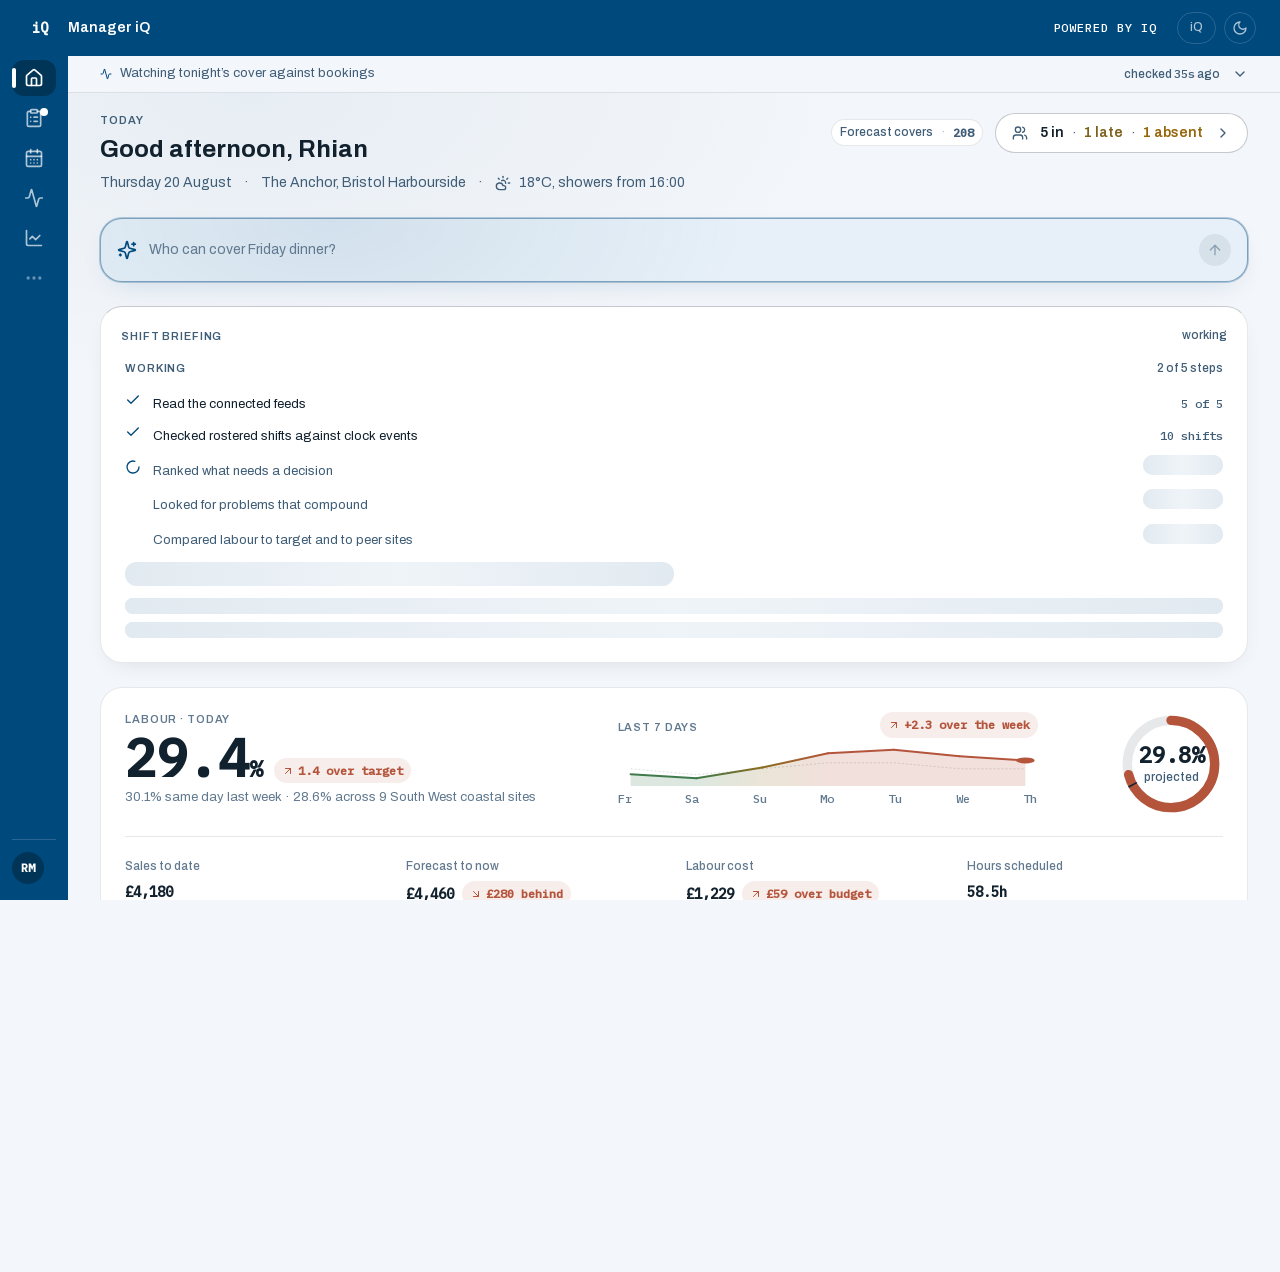
==== commit 371a39f9: "v3: drop the ⌘K badge from the ask bar Co-Authored-By: Claude Fable 5 <noreply@anthropic.com>" ====
--- a/v3/index.html
+++ b/v3/index.html
@@ -4,7 +4,7 @@
     <meta charset="UTF-8" />
     <meta name="viewport" content="width=device-width, initial-scale=1.0" />
     <title>Manager iQ — Fourth</title>
-    <script type="module" crossorigin src="./assets/index-Da88UduC.js"></script>
+    <script type="module" crossorigin src="./assets/index-CTdxy1br.js"></script>
     <link rel="stylesheet" crossorigin href="./assets/index-CnxRrAvr.css">
   </head>
   <body>
